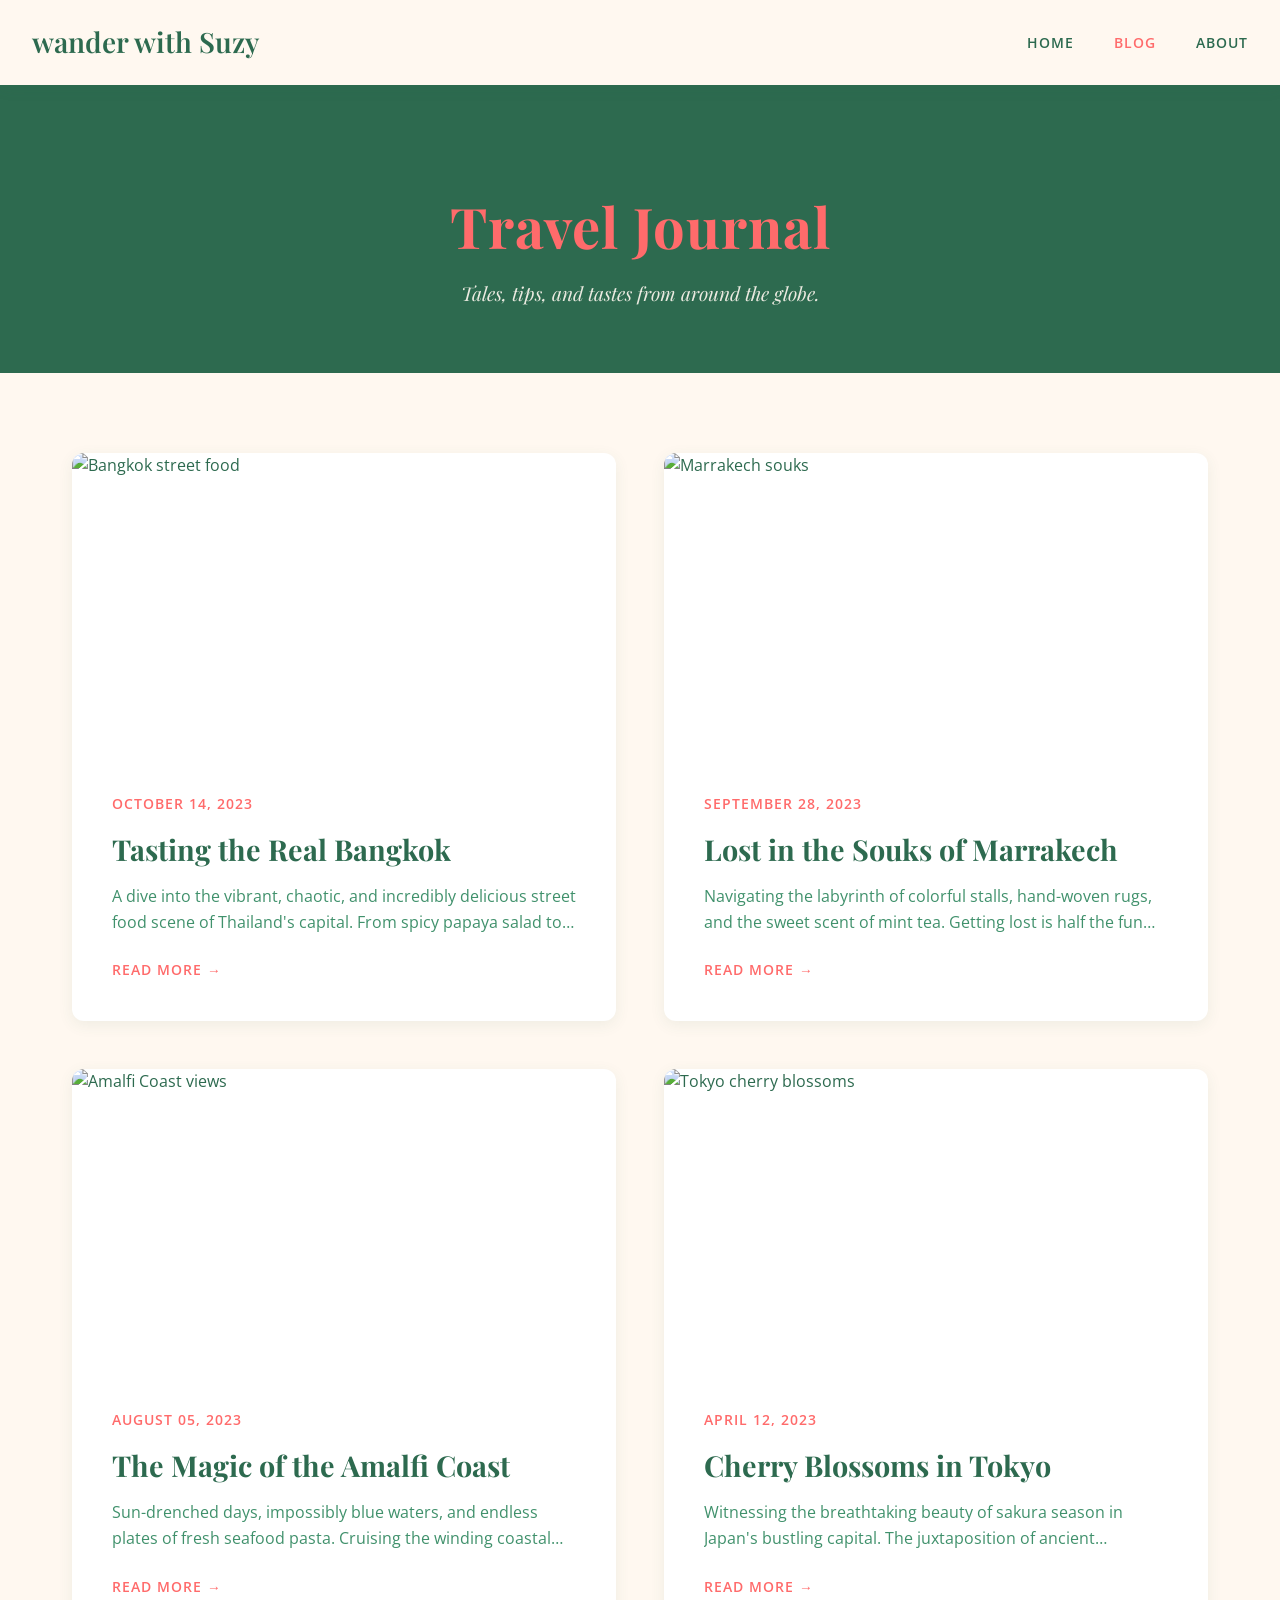
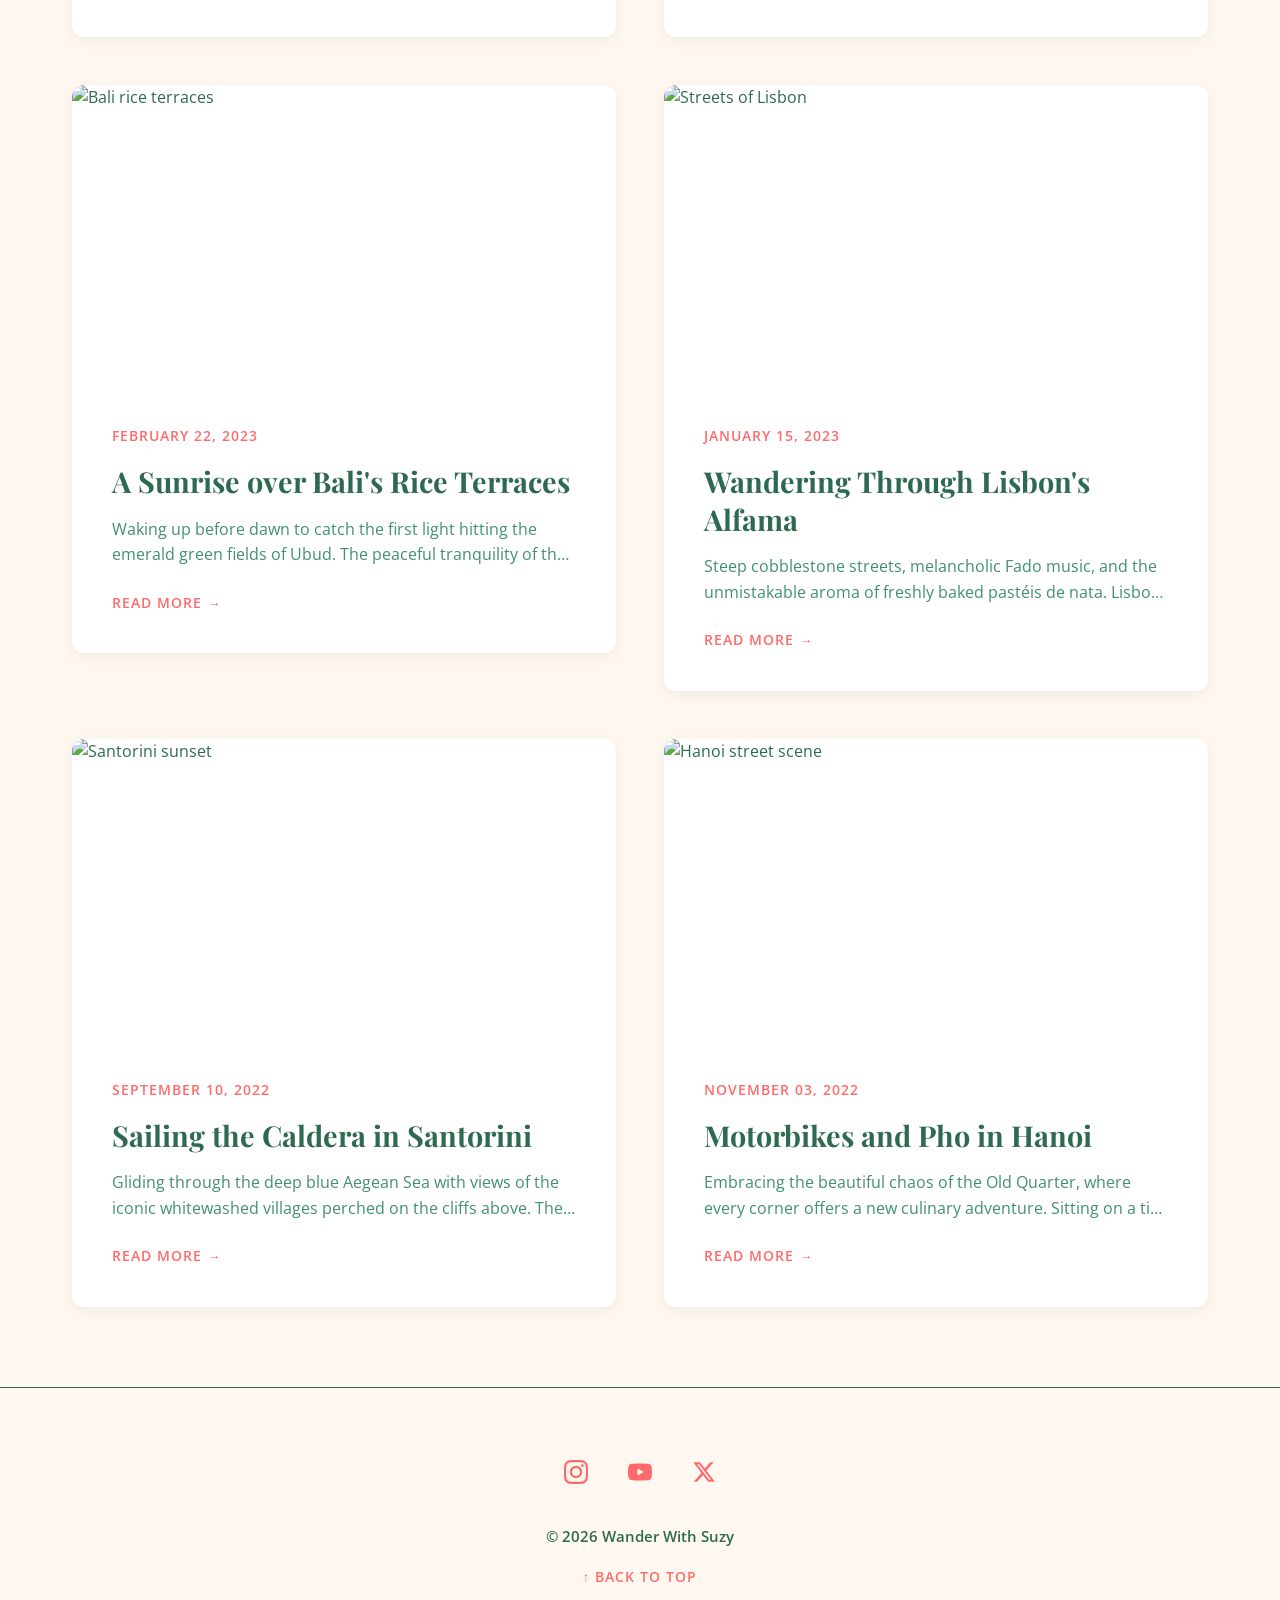
==== blog.html @ 9cd3b4d4 "Initial commit: Wander with Sue travel blog" ====
<!DOCTYPE html>
<html lang="en">
<head>
    <meta charset="UTF-8">
    <meta name="viewport" content="width=device-width, initial-scale=1.0">
    <title>Blog — Wander With Suzy</title>
    
    <!-- Google Fonts -->
    <link rel="preconnect" href="https://fonts.googleapis.com">
    <link rel="preconnect" href="https://fonts.gstatic.com" crossorigin>
    <link href="https://fonts.googleapis.com/css2?family=Playfair+Display:ital,wght@0,600;1,600&family=Open+Sans:wght@400;600&display=swap" rel="stylesheet">
    
    <link rel="stylesheet" href="style.css">
</head>
<body>

    <!-- Navigation -->
    <nav>
        <a href="index.html" class="nav-logo">wander with Suzy</a>
        <div class="menu-toggle" id="mobile-menu" aria-label="Toggle menu">
            <span class="bar"></span>
            <span class="bar"></span>
            <span class="bar"></span>
        </div>
        <ul class="nav-links">
            <li><a href="index.html">Home</a></li>
            <li><a href="blog.html" class="active">Blog</a></li>
            <li><a href="about.html">About</a></li>
        </ul>
    </nav>

    <!-- Page Header -->
    <header class="page-header">
        <h1>Travel Journal</h1>
        <p>Tales, tips, and tastes from around the globe.</p>
    </header>

    <!-- Blog Grid -->
    <section class="blog-container">
        <div class="blog-grid">
            
            <!-- Post 1 -->
            <a href="post-1.html" class="blog-card-link">
                <article class="blog-card">
                    <img src="https://picsum.photos/seed/bangkok/800/500" alt="Bangkok street food">
                    <div class="blog-content">
                        <span class="blog-date">October 14, 2023</span>
                        <h2>Tasting the Real Bangkok</h2>
                        <p class="blog-excerpt">A dive into the vibrant, chaotic, and incredibly delicious street food scene of Thailand's capital. From spicy papaya salad to rich, comforting boat noodles, every bite tells a story.</p>
                        <span class="read-more">Read More &rarr;</span>
                    </div>
                </article>
            </a>

            <!-- Post 2 -->
            <a href="post-2.html" class="blog-card-link">
                <article class="blog-card">
                    <img src="https://picsum.photos/seed/marrakech/800/500" alt="Marrakech souks">
                    <div class="blog-content">
                        <span class="blog-date">September 28, 2023</span>
                        <h2>Lost in the Souks of Marrakech</h2>
                        <p class="blog-excerpt">Navigating the labyrinth of colorful stalls, hand-woven rugs, and the sweet scent of mint tea. Getting lost is half the fun when you're surrounded by such sensory overload.</p>
                        <span class="read-more">Read More &rarr;</span>
                    </div>
                </article>
            </a>

            <!-- Post 3 -->
            <a href="post-3.html" class="blog-card-link">
                <article class="blog-card">
                    <img src="https://picsum.photos/seed/amalfi/800/500" alt="Amalfi Coast views">
                    <div class="blog-content">
                        <span class="blog-date">August 05, 2023</span>
                        <h2>The Magic of the Amalfi Coast</h2>
                        <p class="blog-excerpt">Sun-drenched days, impossibly blue waters, and endless plates of fresh seafood pasta. Cruising the winding coastal roads is an experience I will never forget.</p>
                        <span class="read-more">Read More &rarr;</span>
                    </div>
                </article>
            </a>

            <!-- Post 4 -->
            <a href="post-4.html" class="blog-card-link">
                <article class="blog-card">
                    <img src="https://picsum.photos/seed/tokyo/800/500" alt="Tokyo cherry blossoms">
                    <div class="blog-content">
                        <span class="blog-date">April 12, 2023</span>
                        <h2>Cherry Blossoms in Tokyo</h2>
                        <p class="blog-excerpt">Witnessing the breathtaking beauty of sakura season in Japan's bustling capital. The juxtaposition of ancient traditions and futuristic cityscapes is truly mesmerizing.</p>
                        <span class="read-more">Read More &rarr;</span>
                    </div>
                </article>
            </a>

            <!-- Post 5 -->
            <a href="post-5.html" class="blog-card-link">
                <article class="blog-card">
                    <img src="https://picsum.photos/seed/bali/800/500" alt="Bali rice terraces">
                    <div class="blog-content">
                        <span class="blog-date">February 22, 2023</span>
                        <h2>A Sunrise over Bali's Rice Terraces</h2>
                        <p class="blog-excerpt">Waking up before dawn to catch the first light hitting the emerald green fields of Ubud. The peaceful tranquility of the morning is a stark contrast to the busy beaches.</p>
                        <span class="read-more">Read More &rarr;</span>
                    </div>
                </article>
            </a>

            <!-- Post 6 -->
            <a href="post-6.html" class="blog-card-link">
                <article class="blog-card">
                    <img src="https://picsum.photos/seed/lisbon/800/500" alt="Streets of Lisbon">
                    <div class="blog-content">
                        <span class="blog-date">January 15, 2023</span>
                        <h2>Wandering Through Lisbon's Alfama</h2>
                        <p class="blog-excerpt">Steep cobblestone streets, melancholic Fado music, and the unmistakable aroma of freshly baked pastéis de nata. Lisbon feels like a warm embrace from an old friend.</p>
                        <span class="read-more">Read More &rarr;</span>
                    </div>
                </article>
            </a>

            <!-- Post 7 -->
            <a href="post-7.html" class="blog-card-link">
                <article class="blog-card">
                    <img src="https://picsum.photos/seed/santorini/800/500" alt="Santorini sunset">
                    <div class="blog-content">
                        <span class="blog-date">September 10, 2022</span>
                        <h2>Sailing the Caldera in Santorini</h2>
                        <p class="blog-excerpt">Gliding through the deep blue Aegean Sea with views of the iconic whitewashed villages perched on the cliffs above. The sunset from the water is unparalleled.</p>
                        <span class="read-more">Read More &rarr;</span>
                    </div>
                </article>
            </a>

            <!-- Post 8 -->
            <a href="post-8.html" class="blog-card-link">
                <article class="blog-card">
                    <img src="https://picsum.photos/seed/hanoi/800/500" alt="Hanoi street scene">
                    <div class="blog-content">
                        <span class="blog-date">November 03, 2022</span>
                        <h2>Motorbikes and Pho in Hanoi</h2>
                        <p class="blog-excerpt">Embracing the beautiful chaos of the Old Quarter, where every corner offers a new culinary adventure. Sitting on a tiny plastic stool eating hot pho is pure joy.</p>
                        <span class="read-more">Read More &rarr;</span>
                    </div>
                </article>
            </a>

        </div>
    </section>

    <!-- Footer -->
    <footer class="site-footer">
        <div class="social-icons">
            <a href="#" aria-label="Instagram">
                <svg viewBox="0 0 24 24" width="24" height="24" fill="currentColor"><path d="M12 2.163c3.204 0 3.584.012 4.85.07 3.252.148 4.771 1.691 4.919 4.919.058 1.265.069 1.645.069 4.849 0 3.205-.012 3.584-.069 4.849-.149 3.225-1.664 4.771-4.919 4.919-1.266.058-1.644.07-4.85.07-3.204 0-3.584-.012-4.849-.07-3.26-.149-4.771-1.699-4.919-4.92-.058-1.265-.07-1.644-.07-4.849 0-3.204.013-3.583.07-4.849.149-3.227 1.664-4.771 4.919-4.919 1.266-.057 1.645-.069 4.849-.069zm0-2.163c-3.259 0-3.667.014-4.947.072-4.358.2-6.78 2.618-6.98 6.98-.059 1.281-.073 1.689-.073 4.948 0 3.259.014 3.668.072 4.948.2 4.358 2.618 6.78 6.98 6.98 1.281.058 1.689.072 4.948.072 3.259 0 3.668-.014 4.948-.072 4.354-.2 6.782-2.618 6.979-6.98.059-1.28.073-1.689.073-4.948 0-3.259-.014-3.667-.072-4.947-.196-4.354-2.617-6.78-6.979-6.98-1.281-.059-1.69-.073-4.949-.073zm0 5.838c-3.403 0-6.162 2.759-6.162 6.162s2.759 6.163 6.162 6.163 6.162-2.759 6.162-6.163c0-3.403-2.759-6.162-6.162-6.162zm0 10.162c-2.209 0-4-1.79-4-4 0-2.209 1.791-4 4-4s4 1.791 4 4c0 2.21-1.791 4-4 4zm6.406-11.845c-.796 0-1.441.645-1.441 1.44s.645 1.44 1.441 1.44c.795 0 1.439-.645 1.439-1.44s-.644-1.44-1.439-1.44z"/></svg>
            </a>
            <a href="#" aria-label="YouTube">
                <svg viewBox="0 0 24 24" width="24" height="24" fill="currentColor"><path d="M23.498 6.186a3.016 3.016 0 0 0-2.122-2.136C19.505 3.5 12 3.5 12 3.5s-7.505 0-9.377.55a3.016 3.016 0 0 0-2.122 2.136C0 8.07 0 12 0 12s0 3.93.501 5.814a3.016 3.016 0 0 0 2.122 2.136c1.872.55 9.377.55 9.377.55s7.505 0 9.377-.55a3.016 3.016 0 0 0 2.122-2.136C24 15.93 24 12 24 12s0-3.93-.502-5.814zM9.545 15.568V8.432L15.818 12l-6.273 3.568z"/></svg>
            </a>
            <a href="#" aria-label="Twitter/X">
                <svg viewBox="0 0 24 24" width="24" height="24" fill="currentColor"><path d="M18.244 2.25h3.308l-7.227 8.26 8.502 11.24H16.17l-5.214-6.817L4.99 21.75H1.68l7.73-8.835L1.254 2.25H8.08l4.713 6.231zm-1.161 17.52h1.833L7.084 4.126H5.117z"/></svg>
            </a>
        </div>
        <p>&copy; 2026 Wander With Suzy</p>
        <a href="#" class="back-to-top">&uarr; Back to top</a>
    </footer>

    <script>
        // Mobile Menu Logic
        document.addEventListener("DOMContentLoaded", () => {
            const mobileMenu = document.getElementById('mobile-menu');
            const navMenu = document.querySelector('.nav-links');
            if (mobileMenu && navMenu) {
                mobileMenu.addEventListener('click', () => {
                    mobileMenu.classList.toggle('is-active');
                    navMenu.classList.toggle('active');
                    document.body.style.overflow = navMenu.classList.contains('active') ? 'hidden' : '';
                });
            }
        });
    </script>
</body>
</html>
---- style.css ----
/* Variables & Reset */
:root {
    --cream: #FFF8F0;
    --coral: #FF6B6B;
    --forest: #2D6A4F;
    --forest-light: #40916C;
}

* {
    margin: 0;
    padding: 0;
    box-sizing: border-box;
}

html {
    scroll-behavior: smooth;
}

body {
    font-family: 'Open Sans', sans-serif;
    background-color: var(--cream);
    color: var(--forest);
    line-height: 1.6;
}

h1, h2, h3, .serif {
    font-family: 'Playfair Display', serif;
}

/* Sticky Navigation */
nav {
    position: sticky;
    top: 0;
    background-color: var(--cream);
    padding: 1.25rem 2rem;
    display: flex;
    justify-content: space-between;
    align-items: center;
    box-shadow: 0 2px 15px rgba(45, 106, 79, 0.1);
    z-index: 1000;
}

.nav-logo {
    font-size: 1.75rem;
    font-weight: 600;
    color: var(--forest);
    text-decoration: none;
    font-family: 'Playfair Display', serif;
}

.nav-links {
    list-style: none;
    display: flex;
    gap: 2.5rem;
}

.nav-links a {
    text-decoration: none;
    color: var(--forest);
    font-weight: 600;
    text-transform: uppercase;
    letter-spacing: 1px;
    font-size: 0.9rem;
    transition: color 0.3s ease;
}

.nav-links a:hover,
.nav-links a.active {
    color: var(--coral);
}

/* Mobile Menu Toggle */
.menu-toggle {
    display: none;
    cursor: pointer;
    position: relative;
    z-index: 100;
}

.menu-toggle .bar {
    display: block;
    width: 25px;
    height: 3px;
    margin: 5px auto;
    transition: all 0.3s ease-in-out;
    background-color: var(--forest);
}

/* Hero Section (Homepage) */
.hero {
    text-align: center;
    padding: 8rem 2rem;
    background-color: var(--cream);
    color: var(--forest);
}

.hero h1 {
    font-size: 4.5rem;
    margin-bottom: 1rem;
    letter-spacing: 1px;
    line-height: 1.1;
}

.hero h1 .line1 {
    display: block;
    color: var(--forest);
}

.hero h1 .line2 {
    display: block;
    color: var(--coral);
}

.hero p {
    font-size: 1.5rem;
    font-style: italic;
    opacity: 0.9;
    font-family: 'Playfair Display', serif;
    margin-bottom: 2.5rem;
}

.hero-btn {
    display: inline-block;
    padding: 1rem 2.5rem;
    background-color: var(--coral);
    color: #ffffff;
    text-decoration: none;
    font-family: 'Open Sans', sans-serif;
    font-weight: 600;
    text-transform: uppercase;
    letter-spacing: 1px;
    border-radius: 30px;
    transition: all 0.3s ease;
}

.hero-btn:hover {
    background-color: var(--forest);
    transform: translateY(-3px);
    box-shadow: 0 10px 20px rgba(45, 106, 79, 0.15);
}

/* Map Section */
.map-section {
    padding: 5rem 2rem;
    max-width: 1200px;
    margin: 0 auto;
}

.map-section h2 {
    text-align: center;
    font-size: 2.5rem;
    margin-bottom: 2rem;
    color: var(--forest);
}

.filters {
    display: flex;
    justify-content: center;
    gap: 1rem;
    margin-bottom: 2rem;
    flex-wrap: wrap;
}

.filter-btn {
    background: transparent;
    border: 2px solid var(--forest);
    color: var(--forest);
    padding: 0.5rem 1.5rem;
    border-radius: 30px;
    cursor: pointer;
    font-weight: 600;
    font-family: 'Open Sans', sans-serif;
    transition: all 0.3s ease;
    font-size: 0.9rem;
}

.filter-btn.active, .filter-btn:hover {
    background: var(--forest);
    color: var(--cream);
}

#map {
    height: 600px;
    width: 100%;
    border-radius: 12px;
    box-shadow: 0 10px 30px rgba(45, 106, 79, 0.15);
    z-index: 1;
}

/* Custom Map Pins & Animations */
.custom-pin {
    background: transparent;
    border: none;
}

.pin-inner {
    width: 18px;
    height: 18px;
    background-color: var(--coral);
    border: 2px solid #ffffff;
    border-radius: 50%;
    box-shadow: 0 2px 5px rgba(0,0,0,0.3);
    opacity: 0;
    animation: bounceDrop 0.6s cubic-bezier(0.28, 0.84, 0.42, 1) forwards;
}

@keyframes bounceDrop {
    0% { transform: translateY(-30px); opacity: 0; }
    50% { transform: translateY(5px); opacity: 1; }
    100% { transform: translateY(0); opacity: 1; }
}

/* Marker Cluster Custom Icon */
.custom-cluster-icon div {
    width: 36px;
    height: 36px;
    background-color: var(--forest);
    color: #ffffff;
    border: 2px solid #ffffff;
    border-radius: 50%;
    display: flex;
    justify-content: center;
    align-items: center;
    font-weight: bold;
    font-family: 'Open Sans', sans-serif;
    box-shadow: 0 4px 10px rgba(0,0,0,0.15);
}

/* Leaflet Custom Popups */
.leaflet-popup-content-wrapper {
    background: #ffffff;
    color: var(--forest);
    border-radius: 10px;
    padding: 0;
    overflow: hidden;
    box-shadow: 0 5px 20px rgba(0,0,0,0.15);
}

.leaflet-popup-content {
    margin: 0;
    width: 260px !important;
}

.popup-img {
    width: 100%;
    height: 180px;
    object-fit: cover;
    display: block;
    border-radius: 10px 10px 0 0;
}

.popup-text {
    padding: 1.25rem;
}

.popup-text h3 {
    margin: 0 0 0.5rem 0;
    color: var(--forest);
    font-size: 1.2rem;
    font-family: 'Open Sans', sans-serif;
    font-weight: bold;
}

.popup-text p {
    margin: 0 0 1rem 0;
    font-size: 0.85rem;
    line-height: 1.5;
    color: var(--forest-light);
}

.popup-wrapper-link, .blog-card-link {
    text-decoration: none;
    color: inherit;
    display: block;
}

/* Close button styling */
.leaflet-container a.leaflet-popup-close-button {
    color: #ffffff !important;
    background-color: var(--coral) !important;
    width: 24px !important;
    height: 24px !important;
    line-height: 24px !important;
    border-radius: 50% !important;
    text-align: center !important;
    top: 10px !important;
    right: 10px !important;
    box-shadow: 0 2px 5px rgba(0,0,0,0.2) !important;
    padding: 0 !important;
    font-weight: bold !important;
    font-size: 14px !important;
    transition: background-color 0.3s ease !important;
}

.leaflet-container a.leaflet-popup-close-button:hover {
    background-color: var(--forest) !important;
    color: #ffffff !important;
}

.popup-link {
    color: var(--coral);
    text-decoration: none;
    font-weight: 600;
    display: inline-block;
    text-transform: uppercase;
    font-size: 0.8rem;
    letter-spacing: 1px;
}

.popup-link:hover {
    text-decoration: underline;
}

.leaflet-popup-tip {
    background: #ffffff;
}

/* Blog Posts Grid Section */
.blog-section {
    padding: 0 2rem 6rem 2rem;
    max-width: 1200px;
    margin: 0 auto;
}

.blog-section h2 {
    text-align: center;
    font-size: 2.5rem;
    margin-bottom: 3rem;
    color: var(--forest);
}

.blog-container {
    padding: 5rem 2rem;
    max-width: 1200px;
    margin: 0 auto;
}

.blog-grid {
    display: grid;
    grid-template-columns: repeat(auto-fit, minmax(320px, 1fr));
    gap: 2.5rem;
}

.blog-container .blog-grid {
    grid-template-columns: repeat(2, 1fr);
    gap: 3rem;
}

.blog-card {
    background: #ffffff;
    border-radius: 12px;
    overflow: hidden;
    box-shadow: 0 4px 15px rgba(45, 106, 79, 0.08);
    transition: transform 0.3s ease, box-shadow 0.3s ease;
    display: flex;
    flex-direction: column;
}

.blog-card:hover {
    transform: translateY(-8px);
    box-shadow: 0 12px 25px rgba(45, 106, 79, 0.12);
}

.blog-card img {
    width: 100%;
    height: 220px;
    object-fit: cover;
    display: block;
    transition: transform 0.3s ease;
}

.blog-container .blog-card img {
    height: 300px;
}

.blog-card:hover img {
    transform: scale(1.05);
}

.blog-content {
    padding: 2rem;
    display: flex;
    flex-direction: column;
    flex-grow: 1;
}

.blog-container .blog-content {
    padding: 2.5rem;
}

.blog-date {
    color: var(--coral);
    font-size: 0.8rem;
    font-weight: 600;
    text-transform: uppercase;
    letter-spacing: 1px;
    margin-bottom: 0.75rem;
    display: block;
}

.blog-container .blog-date {
    font-size: 0.85rem;
    margin-bottom: 1rem;
}

.blog-content h3, .blog-content h2 {
    margin: 0 0 1rem 0;
    font-size: 1.4rem;
    line-height: 1.3;
    color: var(--forest);
}

.blog-container .blog-content h2 {
    font-size: 1.8rem;
}

.blog-content p, .blog-excerpt {
    margin: 0 0 1.5rem 0;
    color: var(--forest-light);
}

.blog-excerpt {
    display: -webkit-box;
    -webkit-line-clamp: 2;
    -webkit-box-orient: vertical;
    overflow: hidden;
    line-height: 1.6;
}

.read-more {
    margin-top: auto;
    color: var(--coral);
    text-decoration: none;
    font-weight: 600;
    text-transform: uppercase;
    font-size: 0.85rem;
    letter-spacing: 1px;
    display: inline-block;
    transition: color 0.3s ease;
}

.read-more:hover {
    text-decoration: underline;
}

/* Page Header */
.page-header {
    text-align: center;
    padding: 6rem 2rem 4rem;
    background-color: var(--forest);
    color: var(--cream);
}

.page-header h1 {
    font-size: 3.5rem;
    margin-bottom: 0.5rem;
    color: var(--coral);
    letter-spacing: 1px;
}

.page-header p {
    font-size: 1.2rem;
    font-style: italic;
    opacity: 0.9;
    font-family: 'Playfair Display', serif;
}

/* Hero / Bio Section (About) */
.about-hero {
    text-align: center;
    padding: 6rem 2rem 2rem;
}

.about-hero img {
    width: 220px;
    height: 220px;
    border-radius: 50%;
    object-fit: cover;
    border: 4px solid var(--forest);
    margin-bottom: 1.5rem;
}

.about-hero h1 {
    font-size: 3.5rem;
    color: var(--coral);
    margin-bottom: 2rem;
}

.about-bio {
    max-width: 800px;
    margin: 0 auto 5rem;
    padding: 0 2rem;
    font-size: 1.15rem;
    text-align: center;
}

.about-bio p {
    margin-bottom: 1.5rem;
}

/* Stats Section */
.stats-container {
    max-width: 1100px;
    margin: 0 auto 6rem;
    padding: 0 2rem;
    display: grid;
    grid-template-columns: repeat(4, 1fr);
    gap: 2rem;
}

.stat-card {
    background: #ffffff;
    padding: 3rem 1.5rem;
    border-radius: 12px;
    text-align: center;
    box-shadow: 0 4px 15px rgba(45, 106, 79, 0.08);
    transition: transform 0.3s ease;
}

.stat-card:hover {
    transform: translateY(-8px);
}

.stat-number {
    display: block;
    font-size: 48px;
    color: var(--coral);
    font-family: 'Playfair Display', serif;
    font-weight: bold;
    line-height: 1;
    margin-bottom: 0.75rem;
}

.stat-label {
    color: var(--forest);
    font-weight: 600;
    text-transform: uppercase;
    letter-spacing: 1px;
    font-size: 14px;
}

/* Newsletter Section */
.newsletter-section {
    background-color: var(--forest);
    color: var(--cream);
    padding: 6rem 2rem;
    text-align: center;
}

.newsletter-content {
    max-width: 600px;
    margin: 0 auto;
}

.newsletter-content h2 {
    font-size: 2.5rem;
    color: var(--coral);
    margin-bottom: 2rem;
}

.newsletter-form {
    display: flex;
    gap: 1rem;
}

.newsletter-form input {
    flex: 1;
    padding: 1rem 1.5rem;
    border: none;
    border-radius: 30px;
    font-family: 'Open Sans', sans-serif;
    font-size: 1rem;
}

.newsletter-form input:focus {
    outline: 2px solid var(--coral);
}

.newsletter-form button {
    background-color: var(--coral);
    color: #ffffff;
    border: none;
    padding: 1rem 2.5rem;
    border-radius: 30px;
    font-family: 'Open Sans', sans-serif;
    font-weight: 600;
    font-size: 1rem;
    text-transform: uppercase;
    letter-spacing: 1px;
    cursor: pointer;
    transition: background-color 0.3s ease;
}

.newsletter-form button:hover {
    background-color: #e55a5a;
}

.success-message {
    display: none;
    margin-top: 1.5rem;
    font-size: 1.2rem;
    color: var(--cream);
    background-color: rgba(255, 255, 255, 0.1);
    padding: 1.5rem;
    border-radius: 12px;
}

/* Post Specific Pages */
.post-body {
    max-width: 800px;
    margin: 4rem auto;
    padding: 0 2rem 5rem;
}

.post-body p {
    margin-bottom: 1.5rem;
    font-size: 1.1rem;
    color: var(--forest);
}

.breadcrumb-container {
    max-width: 1200px;
    margin: 2rem auto;
    padding: 0 2rem;
    font-size: 0.95rem;
    font-weight: 600;
    color: var(--forest);
}

.breadcrumb-container a {
    color: var(--coral);
    text-decoration: none;
    transition: color 0.3s ease;
}

.breadcrumb-container a:hover {
    text-decoration: underline;
}

.breadcrumb-container span {
    color: var(--forest-light);
}

.hero-image-wrapper {
    position: relative;
    width: 100%;
    height: 60vh;
    min-height: 400px;
}

.hero-image-full {
    width: 100%;
    height: 100%;
    object-fit: cover;
    display: block;
}

.category-tag {
    position: absolute;
    top: 2rem;
    left: 2rem;
    background-color: var(--forest);
    color: var(--cream);
    padding: 0.5rem 1.5rem;
    border-radius: 30px;
    font-size: 0.85rem;
    font-weight: 600;
    text-transform: uppercase;
    letter-spacing: 1px;
    z-index: 2;
    box-shadow: 0 4px 10px rgba(0,0,0,0.2);
}

.hero-overlay {
    position: absolute;
    bottom: 0;
    left: 0;
    width: 100%;
    background-color: rgba(45, 106, 79, 0.6);
    color: var(--cream);
    padding: 2rem;
    text-align: center;
    z-index: 2;
}

.hero-overlay h1 {
    font-size: 3rem;
    color: #572121;
    background-color: #ffffffbd;
    display: inline-block;
    padding: 0.2rem 1rem;
    border-radius: 8px;
    margin-bottom: 0.5rem;
    line-height: 1.2;
}

.hero-overlay .post-date {
    font-size: 1rem;
    text-transform: uppercase;
    letter-spacing: 2px;
}

.post-navigation {
    max-width: 800px;
    margin: 0 auto 4rem;
    padding: 0 2rem;
    display: flex;
    justify-content: space-between;
    align-items: center;
}

.post-navigation a {
    color: var(--coral);
    text-decoration: none;
    font-weight: 600;
    text-transform: uppercase;
    letter-spacing: 1px;
    font-size: 0.9rem;
    transition: color 0.3s ease;
}

.post-navigation a:hover {
    color: var(--forest);
}

/* Footer */
.site-footer {
    background-color: var(--cream);
    border-top: 1px solid var(--forest);
    padding: 4rem 2rem;
    text-align: center;
}

.social-icons {
    display: flex;
    justify-content: center;
    gap: 1.5rem;
    margin-bottom: 1.5rem;
}

.social-icons a {
    color: var(--coral);
    transition: color 0.3s ease, transform 0.3s ease;
    display: inline-block;
    padding: 0.5rem;
}

.social-icons a:hover {
    color: var(--forest);
    transform: translateY(-3px);
}

.site-footer p {
    color: var(--forest);
    font-size: 0.95rem;
    margin-bottom: 1rem;
    font-weight: 600;
}

.back-to-top {
    color: var(--coral);
    text-decoration: none;
    font-weight: 600;
    font-size: 0.85rem;
    text-transform: uppercase;
    letter-spacing: 1px;
    transition: color 0.3s ease;
}

.back-to-top:hover {
    color: var(--forest);
}

/* Scroll Animations */
.fade-up {
    opacity: 0;
    transform: translateY(20px);
    transition: opacity 0.6s ease-out, transform 0.6s ease-out;
    will-change: opacity, transform;
}

.fade-up.is-visible {
    opacity: 1;
    transform: translateY(0);
}

@keyframes bounceIn {
    0% { opacity: 0; transform: scale(0.8); }
    50% { opacity: 1; transform: scale(1.05); }
    100% { opacity: 1; transform: scale(1); }
}

.success-message.bounce-in {
    animation: bounceIn 0.5s cubic-bezier(0.25, 0.8, 0.25, 1) forwards;
}

.confetti-dot {
    position: absolute;
    width: 8px;
    height: 8px;
    border-radius: 50%;
    pointer-events: none;
    z-index: 9999;
    opacity: 0;
}

@keyframes confetti-burst {
    0% { transform: translate(0, 0) scale(1); opacity: 1; }
    100% { transform: var(--transform-end); opacity: 0; }
}

/* Responsive Tweaks */
@media (max-width: 900px) {
    .blog-container .blog-grid {
        gap: 2rem;
    }
    .blog-container .blog-card img {
        height: 250px;
    }
    .stats-container {
        grid-template-columns: repeat(2, 1fr);
    }
}

@media (max-width: 768px) {
    .hero h1 { font-size: 3rem; }
    .hero p { font-size: 1.2rem; }
    #map { height: 400px; }
    .blog-container .blog-grid { grid-template-columns: 1fr; }
    .page-header h1, .about-hero h1 { font-size: 2.8rem; }
    .newsletter-form { flex-direction: column; }
    .hero-overlay h1 { font-size: 2.5rem; }

    .menu-toggle { display: block; }
    .nav-links {
        position: fixed;
        top: 0;
        left: -100%;
        width: 100%;
        height: 100vh;
        background-color: var(--cream);
        flex-direction: column;
        justify-content: center;
        align-items: center;
        transition: left 0.4s ease;
        z-index: 99;
        gap: 2rem;
    }
    .nav-links.active { left: 0; }
    .nav-links a { font-size: 1.5rem; }
    .menu-toggle.is-active .bar:nth-child(2) { opacity: 0; }
    .menu-toggle.is-active .bar:nth-child(1) { transform: translateY(8px) rotate(45deg); }
    .menu-toggle.is-active .bar:nth-child(3) { transform: translateY(-8px) rotate(-45deg); }
}

@media (max-width: 480px) {
    nav, .hero, .page-header { padding: 4rem 1rem 3rem; }
    .hero { padding: 5rem 1rem; }
    nav { padding: 1rem; }
    .blog-container .blog-content { padding: 1.5rem; }
    .stats-container { grid-template-columns: 1fr; }
}
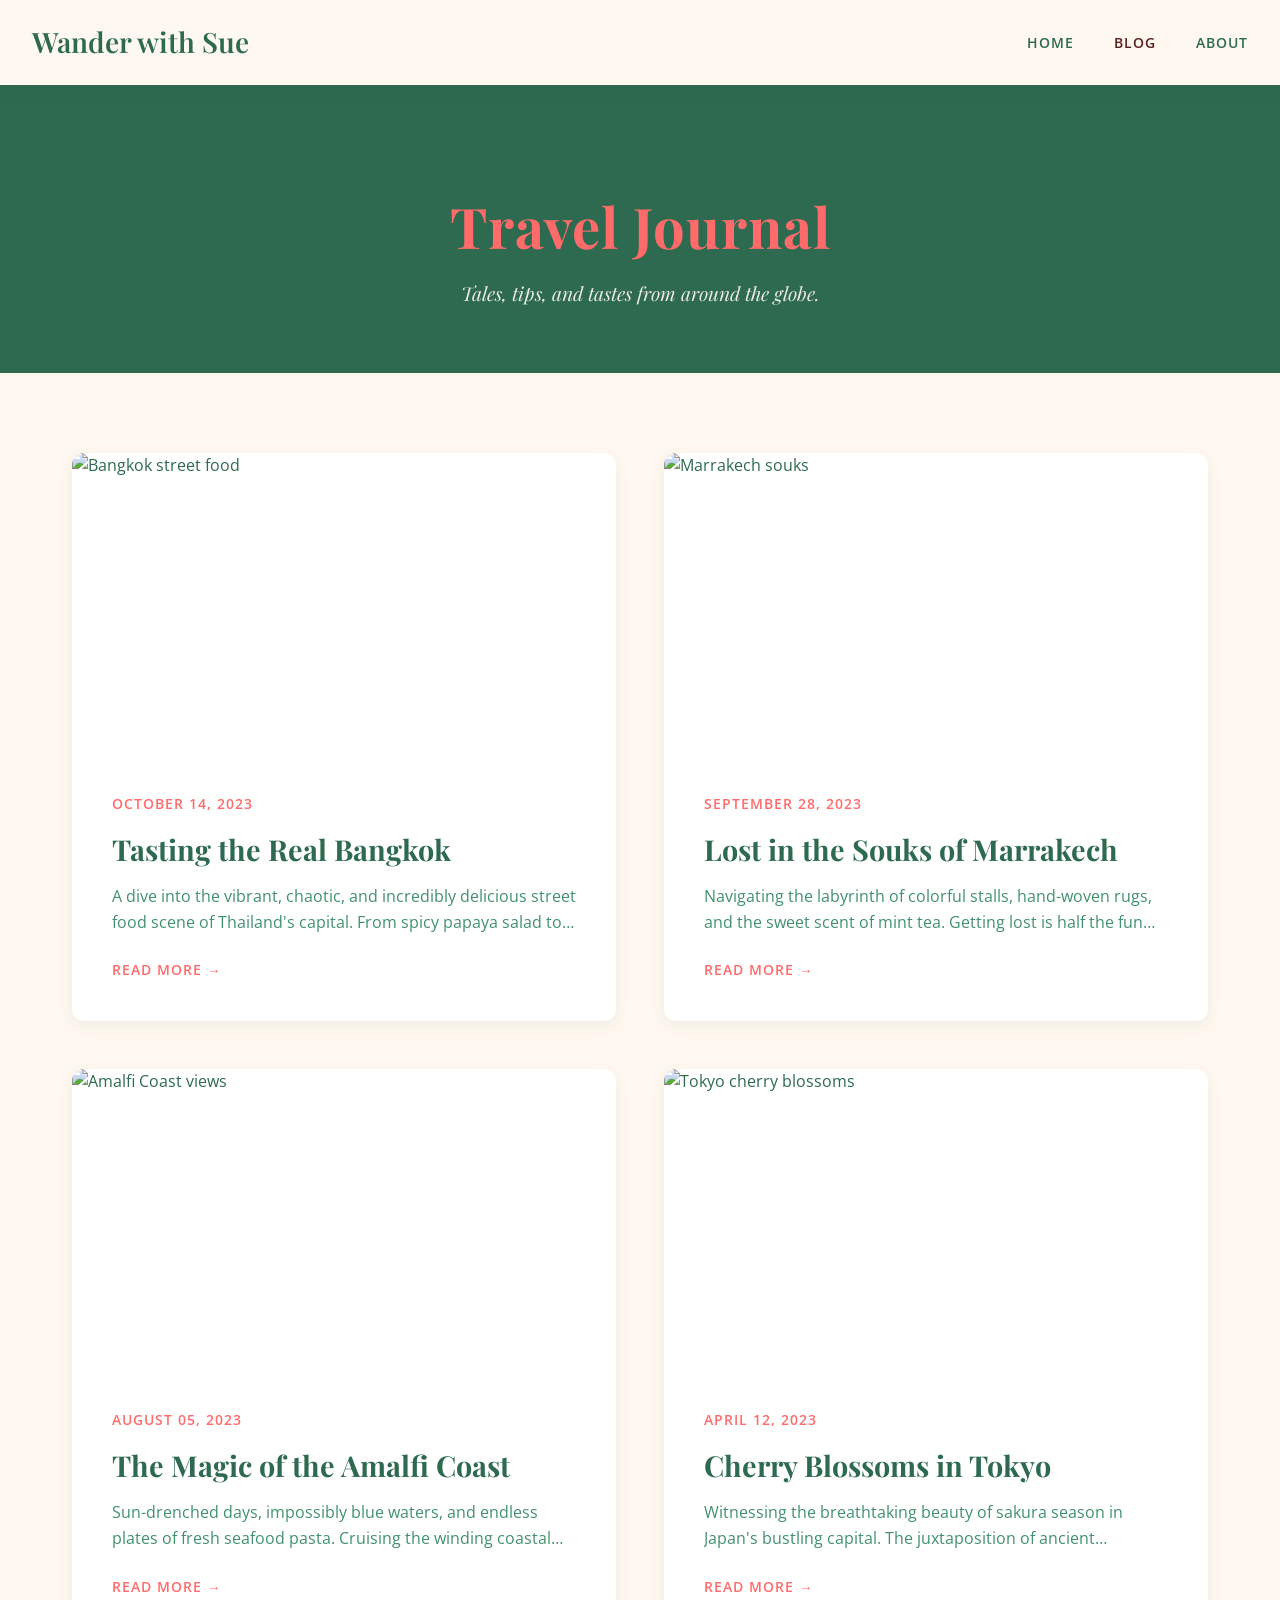
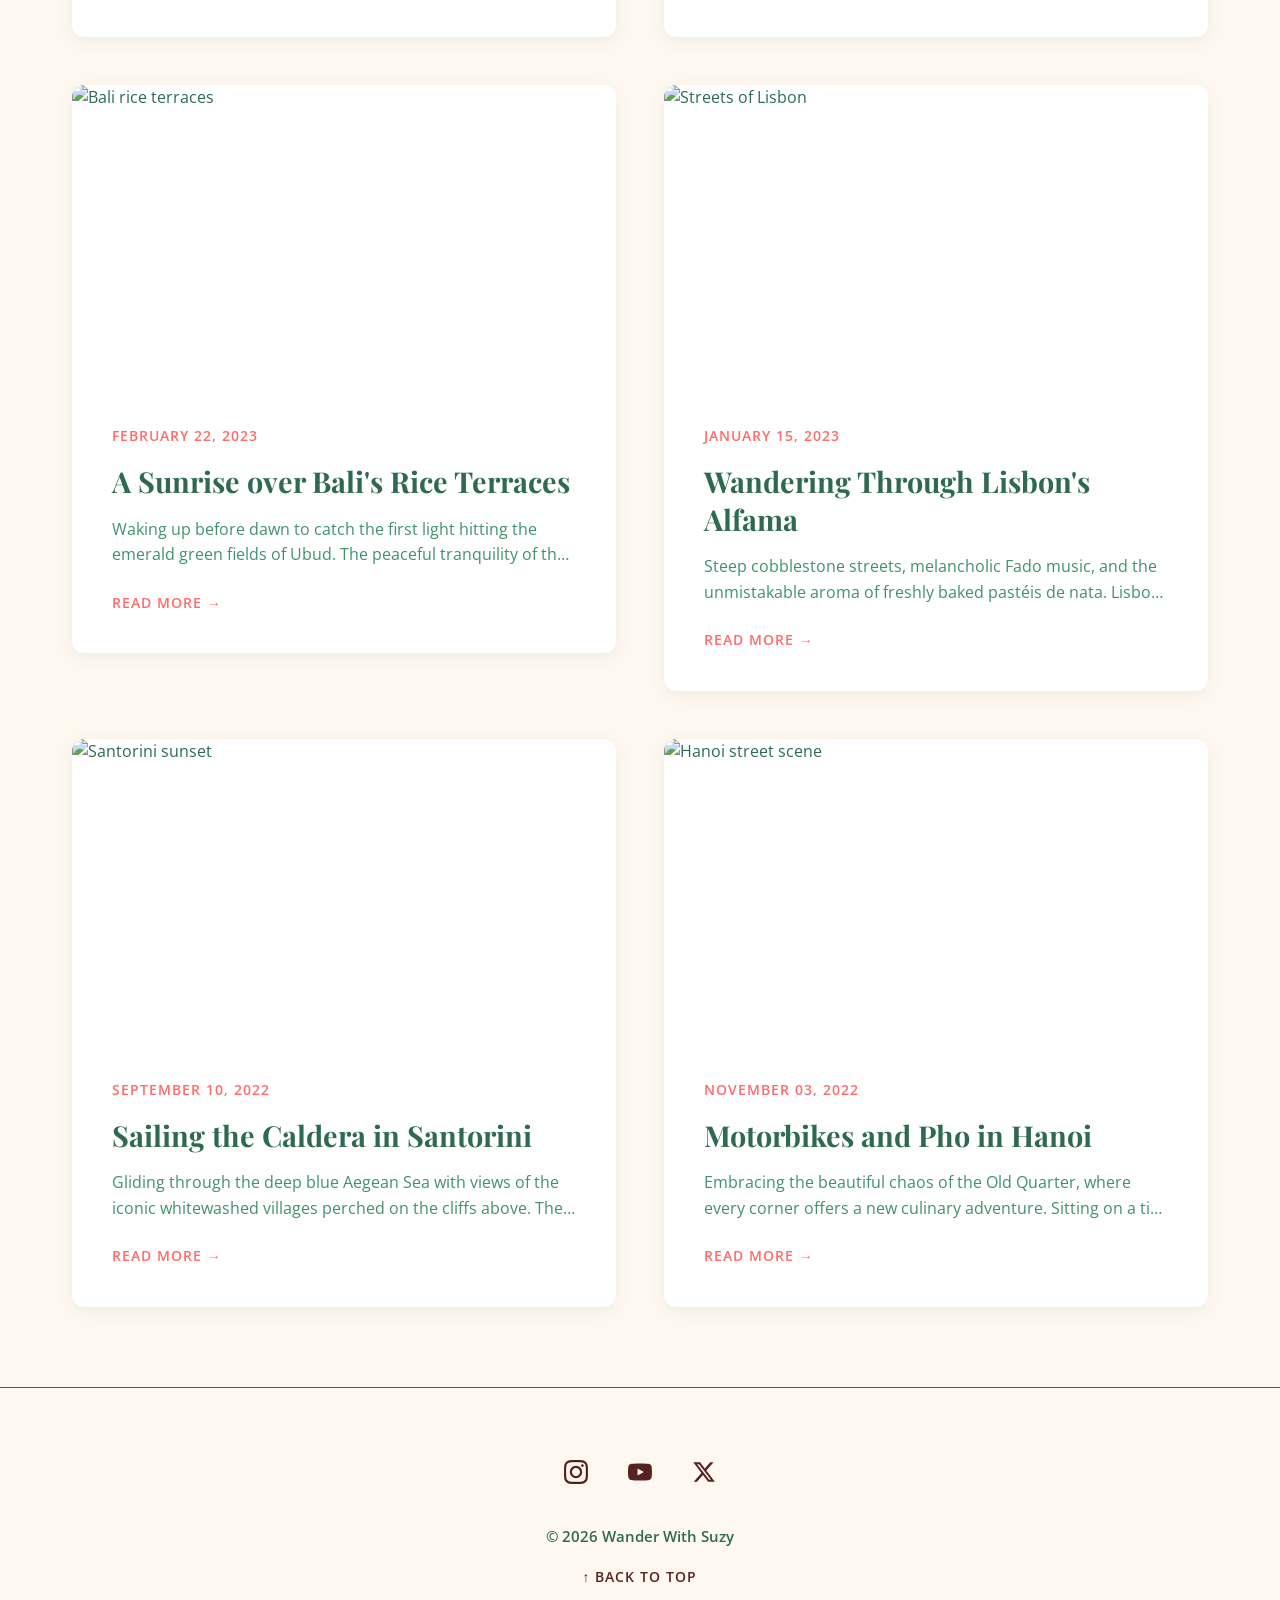
==== commit 5ef65600: "Update blog.html" ====
--- a/blog.html
+++ b/blog.html
@@ -16,7 +16,7 @@
 
     <!-- Navigation -->
     <nav>
-        <a href="index.html" class="nav-logo">wander with Suzy</a>
+        <a href="index.html" class="nav-logo">Wander with Sue</a>
         <div class="menu-toggle" id="mobile-menu" aria-label="Toggle menu">
             <span class="bar"></span>
             <span class="bar"></span>
@@ -178,4 +178,4 @@
         });
     </script>
 </body>
-</html>+</html>
--- a/style.css
+++ b/style.css
@@ -4,6 +4,7 @@
     --coral: #FF6B6B;
     --forest: #2D6A4F;
     --forest-light: #40916C;
+    --darkred: #572121
 }
 
 * {
@@ -66,7 +67,7 @@
 
 .nav-links a:hover,
 .nav-links a.active {
-    color: var(--coral);
+    color: var(--darkred);
 }
 
 /* Mobile Menu Toggle */
@@ -628,7 +629,7 @@
 }
 
 .breadcrumb-container a {
-    color: var(--coral);
+    color: var(--darkred);
     text-decoration: none;
     transition: color 0.3s ease;
 }
@@ -739,7 +740,7 @@
 }
 
 .social-icons a {
-    color: var(--coral);
+    color: var(--darkred);
     transition: color 0.3s ease, transform 0.3s ease;
     display: inline-block;
     padding: 0.5rem;
@@ -758,7 +759,7 @@
 }
 
 .back-to-top {
-    color: var(--coral);
+    color: var(--darkred);
     text-decoration: none;
     font-weight: 600;
     font-size: 0.85rem;
@@ -859,4 +860,4 @@
     nav { padding: 1rem; }
     .blog-container .blog-content { padding: 1.5rem; }
     .stats-container { grid-template-columns: 1fr; }
-}+}
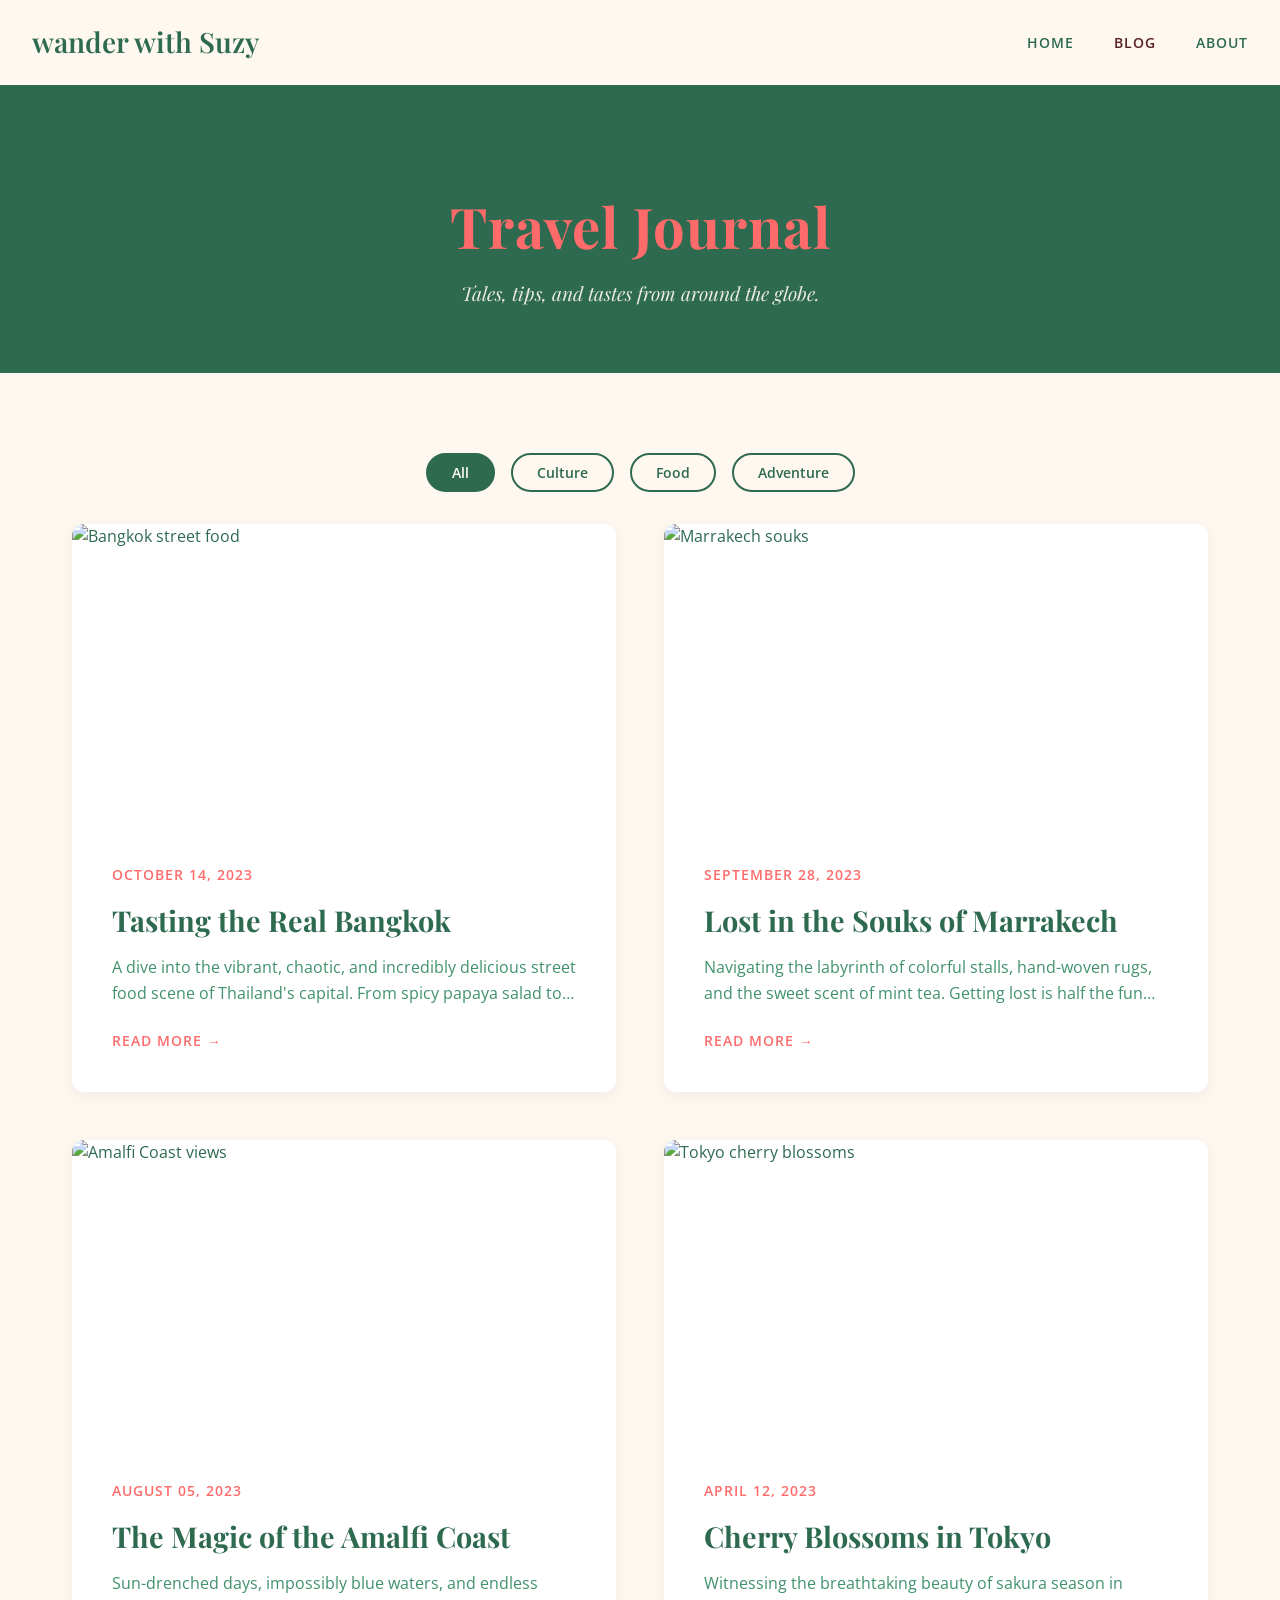
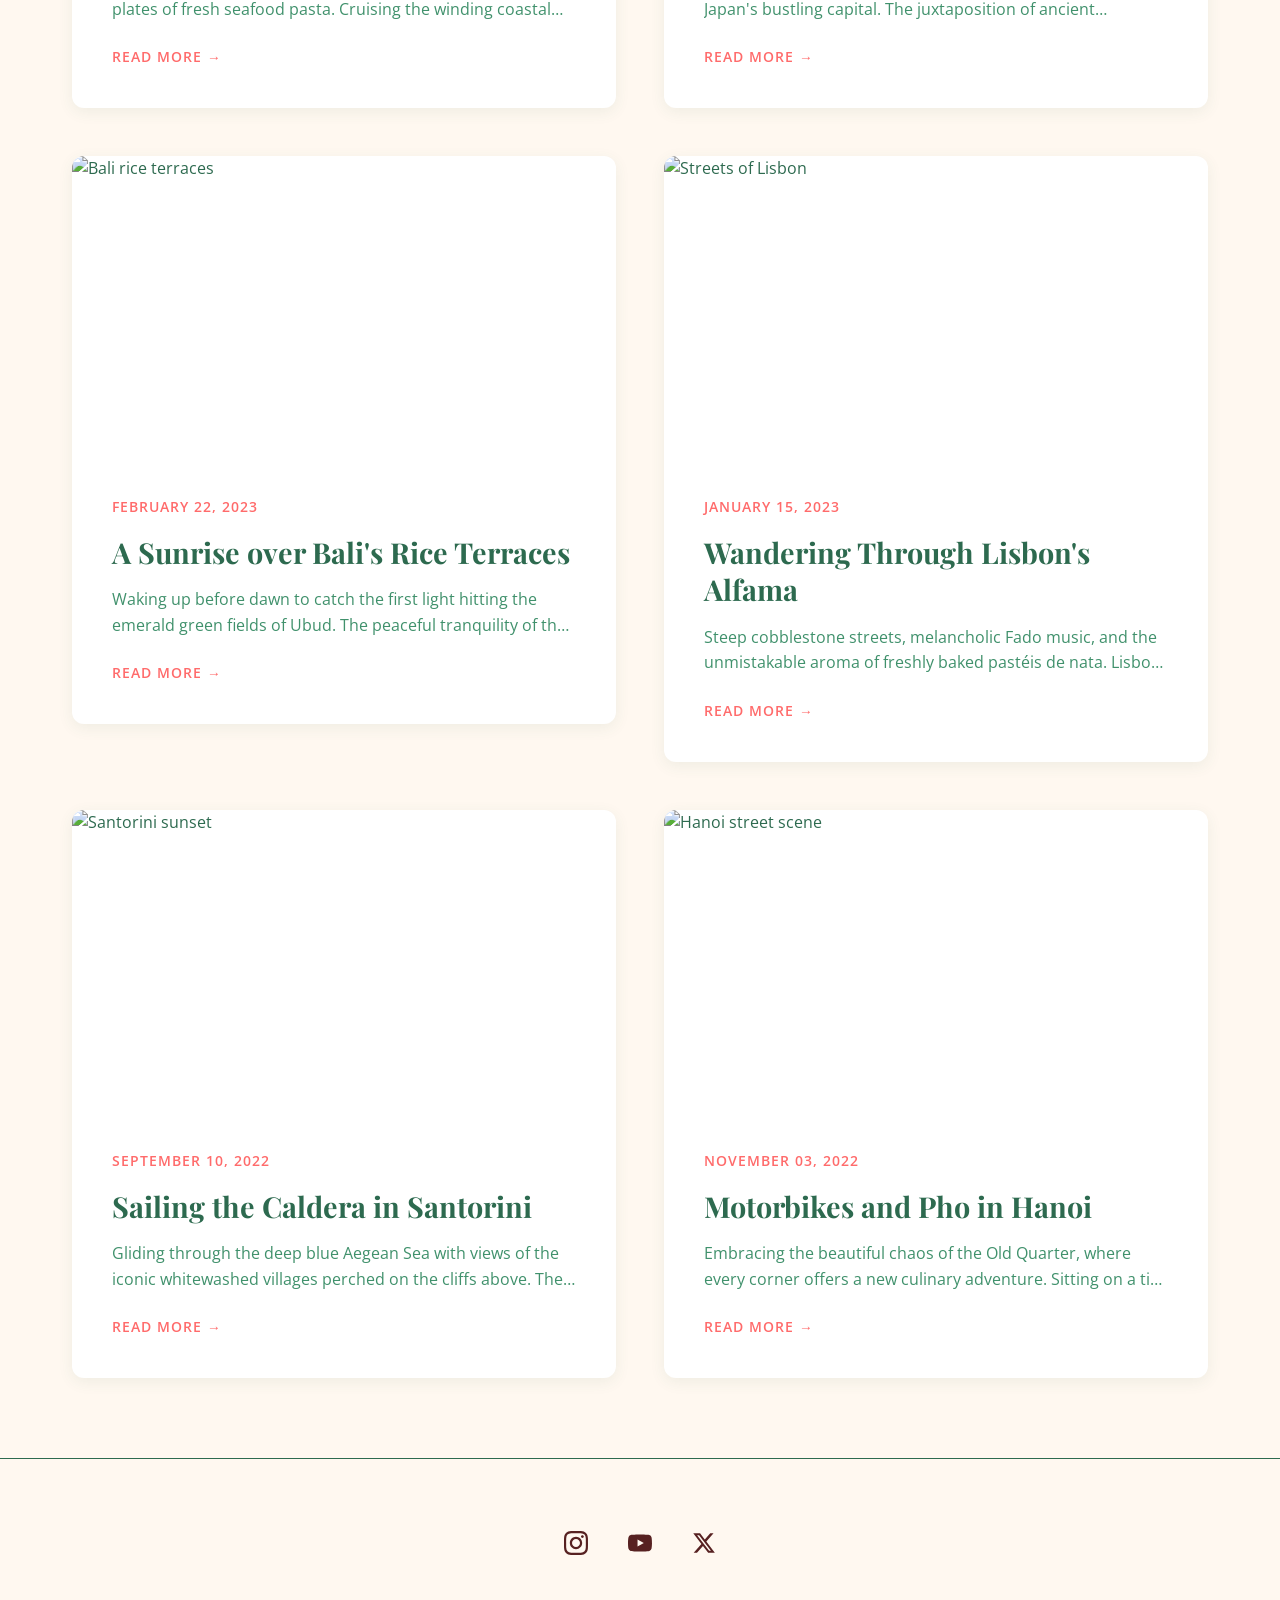
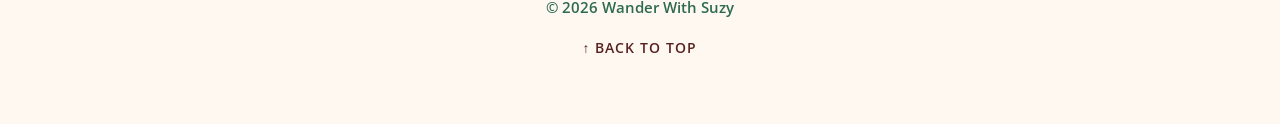
==== commit 9933850e: "Update blog.html" ====
--- a/blog.html
+++ b/blog.html
@@ -16,7 +16,7 @@
 
     <!-- Navigation -->
     <nav>
-        <a href="index.html" class="nav-logo">Wander with Sue</a>
+        <a href="index.html" class="nav-logo">wander with Suzy</a>
         <div class="menu-toggle" id="mobile-menu" aria-label="Toggle menu">
             <span class="bar"></span>
             <span class="bar"></span>
@@ -36,11 +36,17 @@
     </header>
 
     <!-- Blog Grid -->
-    <section class="blog-container">
+    <section class="blog-container fade-up">
+        <div class="filters fade-up">
+            <button class="filter-btn active" data-filter="All">All</button>
+            <button class="filter-btn" data-filter="Culture">Culture</button>
+            <button class="filter-btn" data-filter="Food">Food</button>
+            <button class="filter-btn" data-filter="Adventure">Adventure</button>
+        </div>
         <div class="blog-grid">
             
             <!-- Post 1 -->
-            <a href="post-1.html" class="blog-card-link">
+            <a href="post-1.html" class="blog-card-link fade-up" data-category="Food">
                 <article class="blog-card">
                     <img src="https://picsum.photos/seed/bangkok/800/500" alt="Bangkok street food">
                     <div class="blog-content">
@@ -53,7 +59,7 @@
             </a>
 
             <!-- Post 2 -->
-            <a href="post-2.html" class="blog-card-link">
+            <a href="post-2.html" class="blog-card-link fade-up" data-category="Adventure">
                 <article class="blog-card">
                     <img src="https://picsum.photos/seed/marrakech/800/500" alt="Marrakech souks">
                     <div class="blog-content">
@@ -66,7 +72,7 @@
             </a>
 
             <!-- Post 3 -->
-            <a href="post-3.html" class="blog-card-link">
+            <a href="post-3.html" class="blog-card-link fade-up" data-category="Culture">
                 <article class="blog-card">
                     <img src="https://picsum.photos/seed/amalfi/800/500" alt="Amalfi Coast views">
                     <div class="blog-content">
@@ -79,7 +85,7 @@
             </a>
 
             <!-- Post 4 -->
-            <a href="post-4.html" class="blog-card-link">
+            <a href="post-4.html" class="blog-card-link fade-up" data-category="Culture">
                 <article class="blog-card">
                     <img src="https://picsum.photos/seed/tokyo/800/500" alt="Tokyo cherry blossoms">
                     <div class="blog-content">
@@ -92,7 +98,7 @@
             </a>
 
             <!-- Post 5 -->
-            <a href="post-5.html" class="blog-card-link">
+            <a href="post-5.html" class="blog-card-link fade-up" data-category="Adventure">
                 <article class="blog-card">
                     <img src="https://picsum.photos/seed/bali/800/500" alt="Bali rice terraces">
                     <div class="blog-content">
@@ -105,7 +111,7 @@
             </a>
 
             <!-- Post 6 -->
-            <a href="post-6.html" class="blog-card-link">
+            <a href="post-6.html" class="blog-card-link fade-up" data-category="Culture">
                 <article class="blog-card">
                     <img src="https://picsum.photos/seed/lisbon/800/500" alt="Streets of Lisbon">
                     <div class="blog-content">
@@ -118,7 +124,7 @@
             </a>
 
             <!-- Post 7 -->
-            <a href="post-7.html" class="blog-card-link">
+            <a href="post-7.html" class="blog-card-link fade-up" data-category="Culture">
                 <article class="blog-card">
                     <img src="https://picsum.photos/seed/santorini/800/500" alt="Santorini sunset">
                     <div class="blog-content">
@@ -131,7 +137,7 @@
             </a>
 
             <!-- Post 8 -->
-            <a href="post-8.html" class="blog-card-link">
+            <a href="post-8.html" class="blog-card-link fade-up" data-category="Food">
                 <article class="blog-card">
                     <img src="https://picsum.photos/seed/hanoi/800/500" alt="Hanoi street scene">
                     <div class="blog-content">
@@ -175,6 +181,44 @@
                     document.body.style.overflow = navMenu.classList.contains('active') ? 'hidden' : '';
                 });
             }
+
+            // Filter Logic for Blog Cards
+            const filterBtns = document.querySelectorAll('.filter-btn');
+            const blogCards = document.querySelectorAll('.blog-card-link');
+
+            filterBtns.forEach(btn => {
+                btn.addEventListener('click', () => {
+                    // Toggle active state on buttons
+                    filterBtns.forEach(b => b.classList.remove('active'));
+                    btn.classList.add('active');
+
+                    const filterValue = btn.getAttribute('data-filter');
+
+                    // Show/Hide cards
+                    blogCards.forEach(card => {
+                        if (filterValue === 'All' || card.getAttribute('data-category') === filterValue) {
+                            card.style.display = 'block';
+                        } else {
+                            card.style.display = 'none';
+                        }
+                    });
+                });
+            });
+            
+            // Scroll Reveal Animation
+            const observer = new IntersectionObserver((entries) => {
+                entries.forEach(entry => {
+                    if (entry.isIntersecting) {
+                        entry.target.classList.add('is-visible');
+                        observer.unobserve(entry.target);
+                    }
+                });
+            }, { threshold: 0.1 });
+
+            document.querySelectorAll('.fade-up').forEach((el, index) => {
+                el.style.transitionDelay = `${(index % 10) * 50}ms`; // staggered delay
+                observer.observe(el);
+            });
         });
     </script>
 </body>
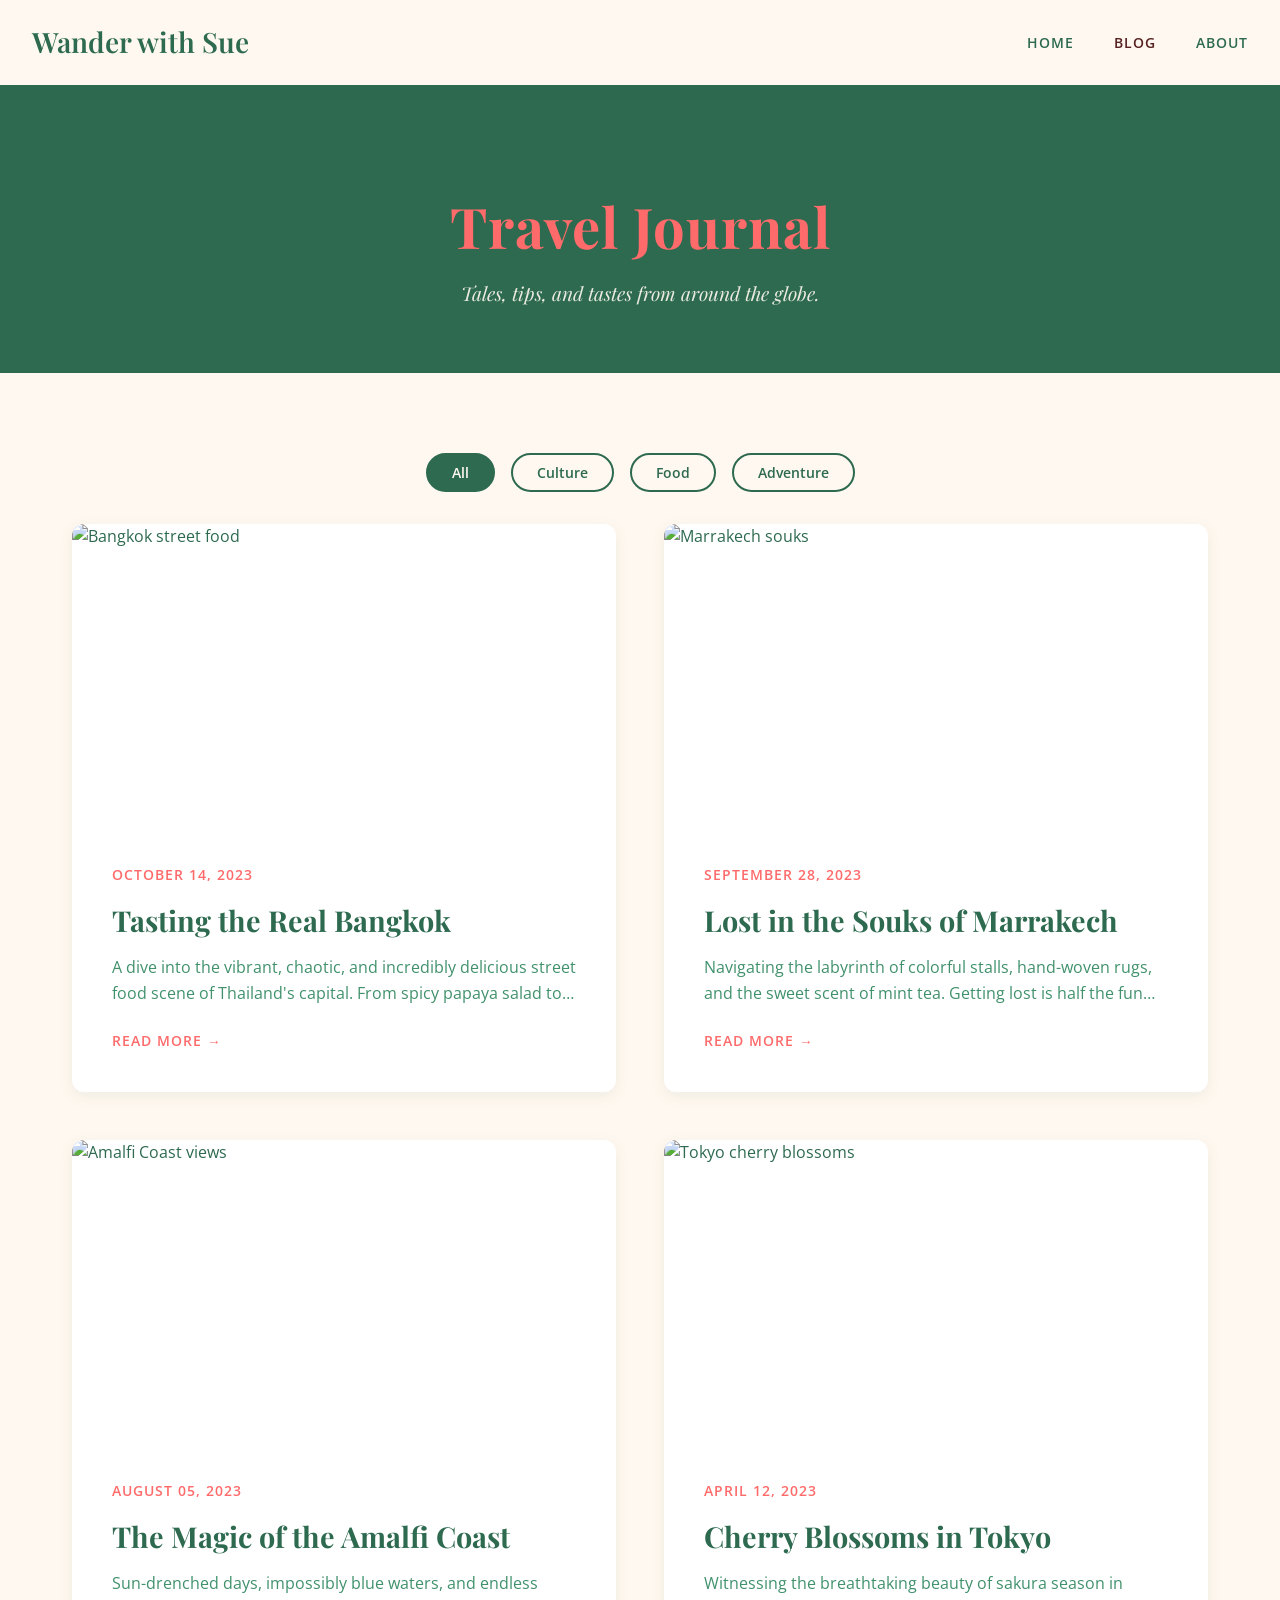
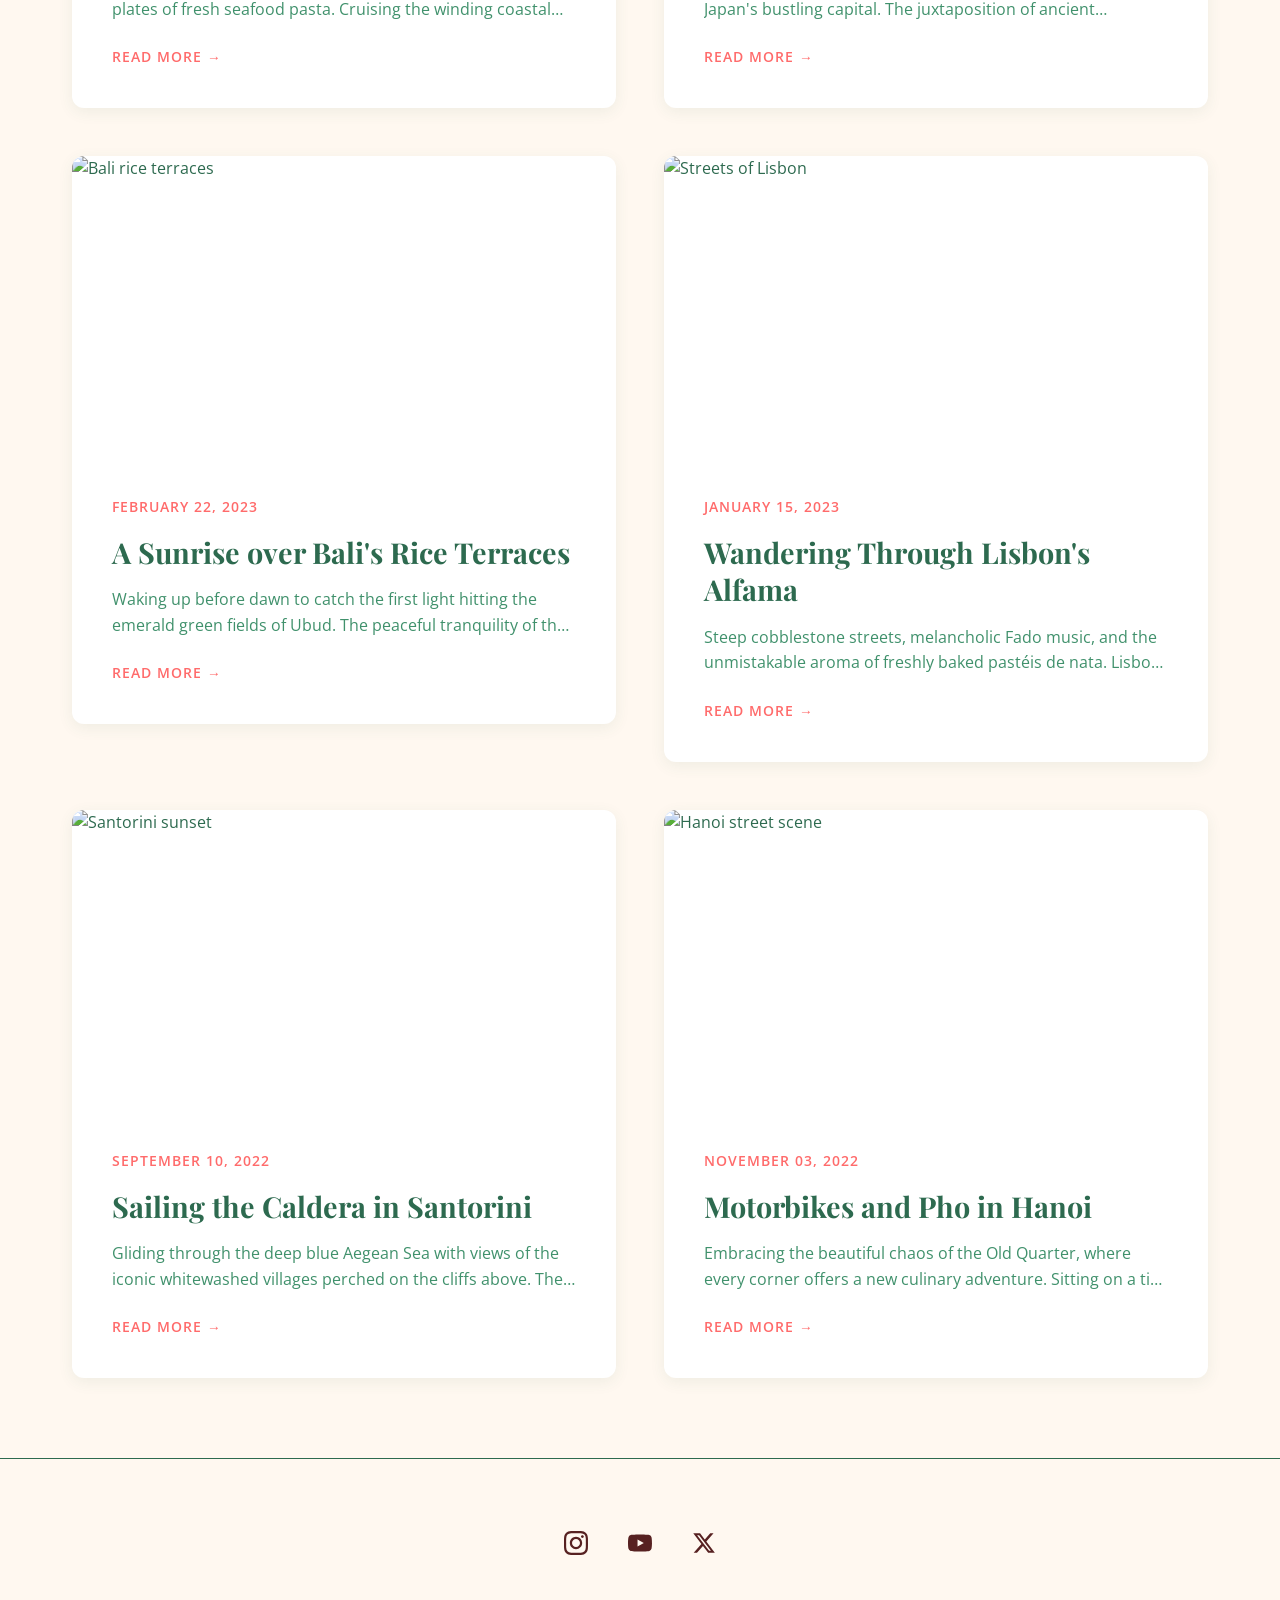
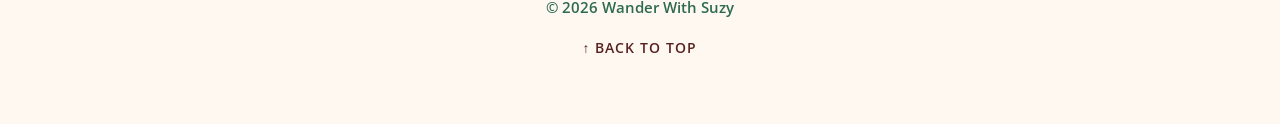
==== commit 46f334d6: "Update blog.html" ====
--- a/blog.html
+++ b/blog.html
@@ -16,7 +16,7 @@
 
     <!-- Navigation -->
     <nav>
-        <a href="index.html" class="nav-logo">wander with Suzy</a>
+        <a href="index.html" class="nav-logo">Wander with Sue</a>
         <div class="menu-toggle" id="mobile-menu" aria-label="Toggle menu">
             <span class="bar"></span>
             <span class="bar"></span>
